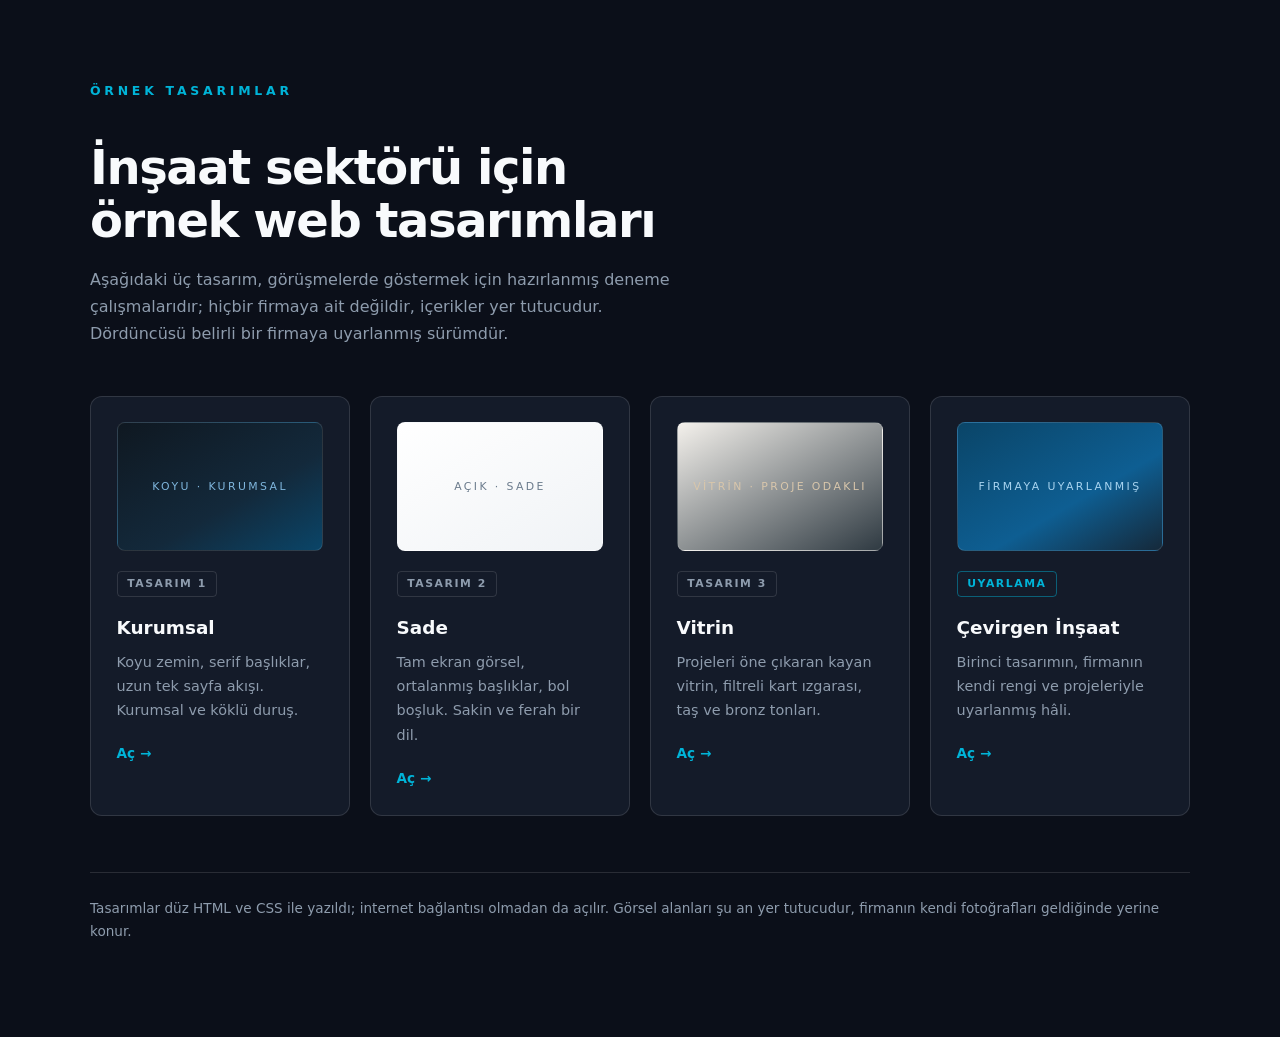
==== index.html @ 3fed495f "Uc ornek tasarim ve bir firma uyarlamasi ekle 01-kurumsal  koyu zemin, serif baslik, uzun tek sayfa " ====
<!doctype html>
<html lang="tr">
  <head>
    <meta charset="utf-8" />
    <meta name="viewport" content="width=device-width, initial-scale=1" />
    <title>İnşaat — Örnek Web Tasarımları</title>
    <style>
      :root {
        --ink: #0b0f19;
        --ink2: #141b29;
        --line: rgb(255 255 255 / 0.12);
        --line2: rgb(255 255 255 / 0.25);
        --head: #f8fafc;
        --body: #cfd8e3;
        --muted: #8e9cad;
        --accent: #00b4d8;
      }
      * {
        box-sizing: border-box;
      }
      body {
        margin: 0;
        min-height: 100vh;
        padding: clamp(2.5rem, 7vw, 5rem) clamp(1.25rem, 5vw, 3rem);
        background: var(--ink);
        color: var(--body);
        font-family: "Segoe UI", system-ui, -apple-system, Roboto, Arial, sans-serif;
        line-height: 1.7;
      }
      .sayfa {
        max-width: 1100px;
        margin-inline: auto;
      }
      .ustbilgi {
        margin: 0 0 2.5rem;
        font-size: 0.78rem;
        font-weight: 700;
        letter-spacing: 0.3em;
        text-transform: uppercase;
        color: var(--accent);
      }
      h1 {
        margin: 0;
        font-size: clamp(2rem, 5vw, 3rem);
        font-weight: 800;
        letter-spacing: -0.03em;
        color: var(--head);
        line-height: 1.1;
      }
      .giris {
        max-width: 60ch;
        margin: 1.2rem 0 0;
        color: var(--muted);
      }
      .izgara {
        display: grid;
        gap: 1.25rem;
        grid-template-columns: repeat(auto-fit, minmax(260px, 1fr));
        margin-top: 3rem;
      }
      .kart {
        display: flex;
        flex-direction: column;
        padding: 1.6rem;
        background: var(--ink2);
        border: 1px solid var(--line);
        border-radius: 12px;
        text-decoration: none;
        color: inherit;
        transition: border-color 0.2s, translate 0.2s;
      }
      .kart:hover {
        border-color: var(--line2);
        translate: 0 -4px;
      }
      .onizleme {
        aspect-ratio: 16 / 10;
        border-radius: 8px;
        margin-bottom: 1.2rem;
        border: 1px solid var(--line);
        display: grid;
        place-items: center;
        font-size: 0.68rem;
        letter-spacing: 0.22em;
        text-transform: uppercase;
      }
      .o1 {
        background: linear-gradient(150deg, #0f1821, #13293b 60%, #0a4568);
        color: #7fb6dd;
      }
      .o2 {
        background: linear-gradient(150deg, #ffffff, #f0f3f6);
        color: #6b7b8c;
      }
      .o3 {
        background: linear-gradient(150deg, #f4f1ec, #2f3a42);
        color: #d8c6ab;
      }
      .o4 {
        background: linear-gradient(150deg, #0a4568, #0e5e92 60%, #15293a);
        color: #a9d4f0;
      }
      .kart h2 {
        margin: 0 0 0.4rem;
        font-size: 1.15rem;
        font-weight: 700;
        color: var(--head);
      }
      .kart p {
        margin: 0;
        font-size: 0.9rem;
        color: var(--muted);
      }
      .rozet {
        display: inline-block;
        margin-bottom: 0.9rem;
        padding: 0.2rem 0.6rem;
        border: 1px solid var(--line);
        border-radius: 4px;
        font-size: 0.68rem;
        font-weight: 700;
        letter-spacing: 0.14em;
        text-transform: uppercase;
        color: var(--muted);
        align-self: flex-start;
      }
      .rozet-marka {
        border-color: rgb(0 180 216 / 0.45);
        color: var(--accent);
      }
      .ac {
        margin-top: 1.2rem;
        font-size: 0.85rem;
        font-weight: 700;
        color: var(--accent);
      }
      .not {
        margin-top: 3.5rem;
        padding-top: 1.5rem;
        border-top: 1px solid var(--line);
        font-size: 0.85rem;
        color: var(--muted);
      }
    </style>
  </head>
  <body>
    <div class="sayfa">
      <p class="ustbilgi">Örnek Tasarımlar</p>

      <h1>İnşaat sektörü için<br />örnek web tasarımları</h1>
      <p class="giris">
        Aşağıdaki üç tasarım, görüşmelerde göstermek için hazırlanmış deneme çalışmalarıdır; hiçbir
        firmaya ait değildir, içerikler yer tutucudur. Dördüncüsü belirli bir firmaya uyarlanmış
        sürümdür.
      </p>

      <div class="izgara">
        <a class="kart" href="01-kurumsal/index.html">
          <div class="onizleme o1">Koyu · Kurumsal</div>
          <span class="rozet">Tasarım 1</span>
          <h2>Kurumsal</h2>
          <p>Koyu zemin, serif başlıklar, uzun tek sayfa akışı. Kurumsal ve köklü duruş.</p>
          <span class="ac">Aç →</span>
        </a>

        <a class="kart" href="02-modern/index.html">
          <div class="onizleme o2">Açık · Sade</div>
          <span class="rozet">Tasarım 2</span>
          <h2>Sade</h2>
          <p>Tam ekran görsel, ortalanmış başlıklar, bol boşluk. Sakin ve ferah bir dil.</p>
          <span class="ac">Aç →</span>
        </a>

        <a class="kart" href="03-vitrin/index.html">
          <div class="onizleme o3">Vitrin · Proje odaklı</div>
          <span class="rozet">Tasarım 3</span>
          <h2>Vitrin</h2>
          <p>Projeleri öne çıkaran kayan vitrin, filtreli kart ızgarası, taş ve bronz tonları.</p>
          <span class="ac">Aç →</span>
        </a>

        <a class="kart" href="cevirgen/index.html">
          <div class="onizleme o4">Firmaya uyarlanmış</div>
          <span class="rozet rozet-marka">Uyarlama</span>
          <h2>Çevirgen İnşaat</h2>
          <p>Birinci tasarımın, firmanın kendi rengi ve projeleriyle uyarlanmış hâli.</p>
          <span class="ac">Aç →</span>
        </a>
      </div>

      <p class="not">
        Tasarımlar düz HTML ve CSS ile yazıldı; internet bağlantısı olmadan da açılır. Görsel
        alanları şu an yer tutucudur, firmanın kendi fotoğrafları geldiğinde yerine konur.
      </p>
    </div>
  </body>
</html>
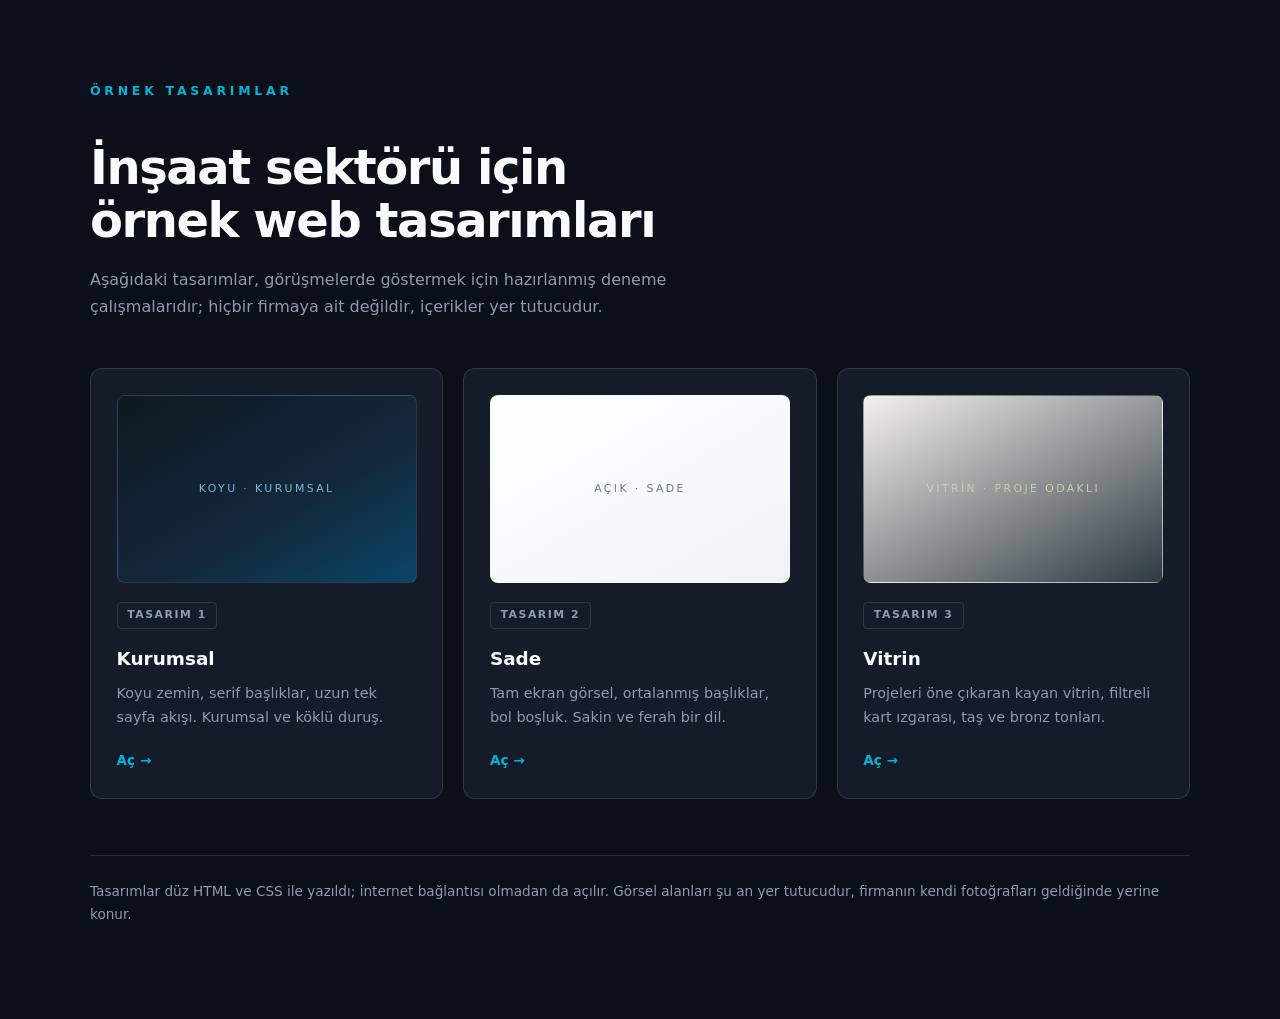
==== commit f229bbc4: "Firmaya ozel uyarlamayi depodan cikar Musteriye ozel surum depo disinda, yerelde tutulur. Depoda yal" ====
--- a/index.html
+++ b/index.html
@@ -149,9 +149,8 @@
 
       <h1>İnşaat sektörü için<br />örnek web tasarımları</h1>
       <p class="giris">
-        Aşağıdaki üç tasarım, görüşmelerde göstermek için hazırlanmış deneme çalışmalarıdır; hiçbir
-        firmaya ait değildir, içerikler yer tutucudur. Dördüncüsü belirli bir firmaya uyarlanmış
-        sürümdür.
+        Aşağıdaki tasarımlar, görüşmelerde göstermek için hazırlanmış deneme çalışmalarıdır; hiçbir
+        firmaya ait değildir, içerikler yer tutucudur.
       </p>
 
       <div class="izgara">
@@ -179,13 +178,7 @@
           <span class="ac">Aç →</span>
         </a>
 
-        <a class="kart" href="cevirgen/index.html">
-          <div class="onizleme o4">Firmaya uyarlanmış</div>
-          <span class="rozet rozet-marka">Uyarlama</span>
-          <h2>Çevirgen İnşaat</h2>
-          <p>Birinci tasarımın, firmanın kendi rengi ve projeleriyle uyarlanmış hâli.</p>
-          <span class="ac">Aç →</span>
-        </a>
+        
       </div>
 
       <p class="not">
